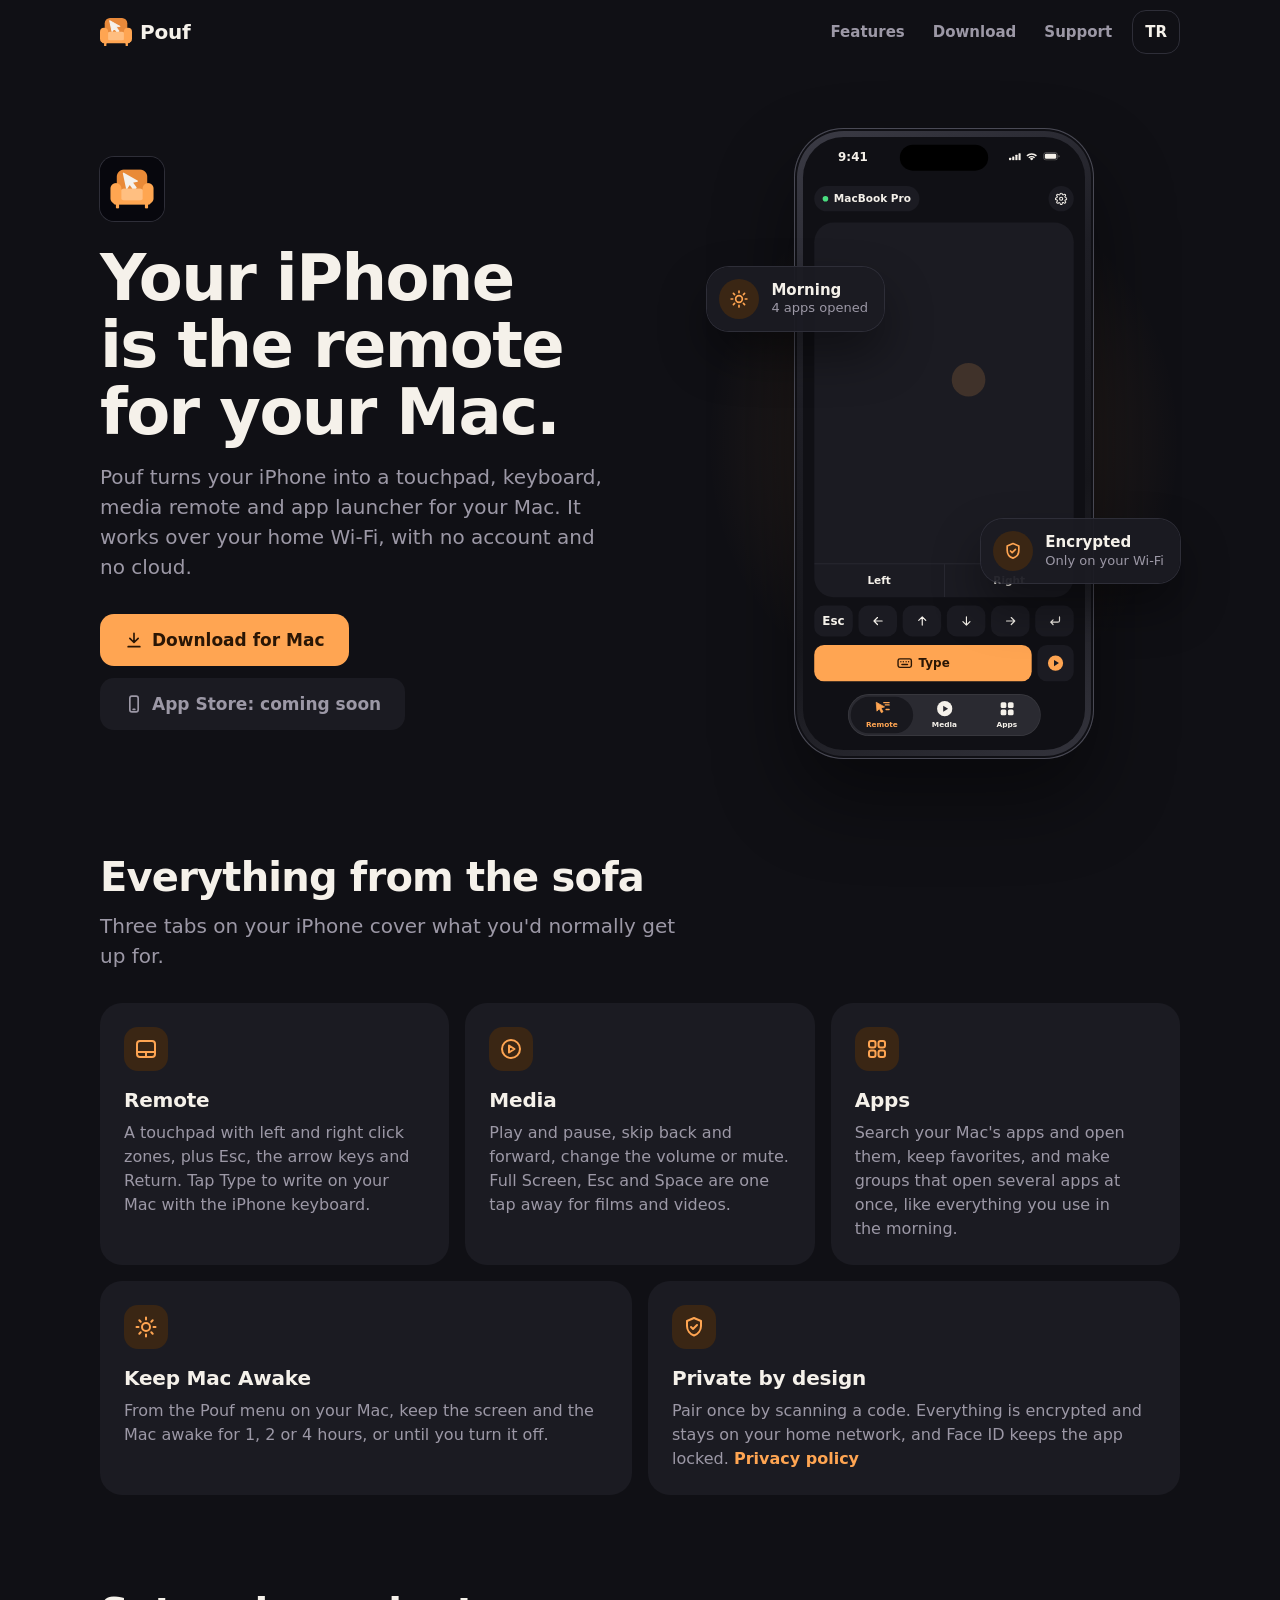
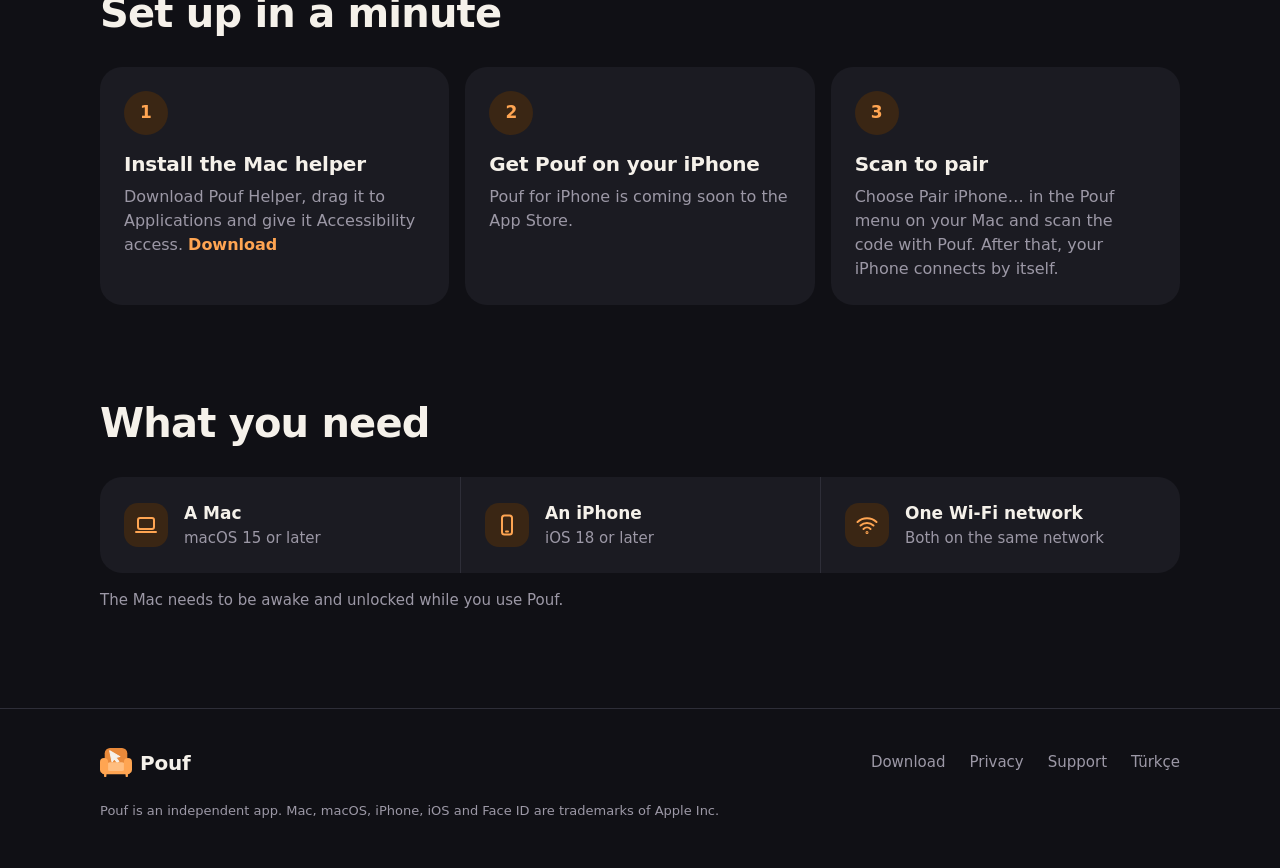
==== index.html @ 6debd748 "feat: add the Pouf website with home, download, privacy and support pages in English and Turkish" ====
<!doctype html>
<html lang="en">
<head>
  <meta charset="utf-8">
  <meta name="viewport" content="width=device-width, initial-scale=1">
  <title>Pouf: your iPhone as a remote for your Mac</title>
  <meta name="description" content="Pouf turns your iPhone into a touchpad, keyboard, media remote and app launcher for your Mac, over your home Wi-Fi. No account, no cloud.">
  <link rel="canonical" href="https://kaancakr.github.io/pouf-app/">
  <link rel="alternate" hreflang="en" href="https://kaancakr.github.io/pouf-app/">
  <link rel="alternate" hreflang="tr" href="https://kaancakr.github.io/pouf-app/tr/">
  <link rel="alternate" hreflang="x-default" href="https://kaancakr.github.io/pouf-app/">
  <meta property="og:type" content="website">
  <meta property="og:title" content="Pouf: your iPhone as a remote for your Mac">
  <meta property="og:description" content="A touchpad, keyboard, media remote and app launcher for your Mac, over your home Wi-Fi.">
  <meta property="og:url" content="https://kaancakr.github.io/pouf-app/">
  <meta property="og:image" content="https://kaancakr.github.io/pouf-app/assets/app-icon-512.png">
  <meta name="theme-color" content="#101015">
  <link rel="icon" href="favicon.svg" type="image/svg+xml">
  <link rel="apple-touch-icon" href="apple-touch-icon.png">
  <link rel="stylesheet" href="assets/site.css">
</head>
<body>
  <a class="skip-link" href="#main">Skip to content</a>

  <header class="site-header">
    <div class="wrap">
      <a class="brand" href="./" aria-label="Pouf home"><img src="assets/pouf-mark.svg" alt="">Pouf</a>
      <nav aria-label="Main">
        <ul class="site-nav">
          <li class="nav-wide"><a href="#features">Features</a></li>
          <li><a href="download/">Download</a></li>
          <li><a href="support/">Support</a></li>
          <li><a class="lang" href="tr/" hreflang="tr" lang="tr" aria-label="Türkçe">TR</a></li>
        </ul>
      </nav>
    </div>
  </header>

  <main id="main">
    <div class="wrap">
      <section class="hero">
        <div>
          <img class="app-icon hero-icon" src="assets/app-icon-256.png" width="64" height="64" alt="">
          <h1 class="title-1">Your iPhone is the remote for your&nbsp;Mac.</h1>
          <p class="lead">Pouf turns your iPhone into a touchpad, keyboard, media remote and app launcher for your Mac. It works over your home Wi&#8209;Fi, with no account and no cloud.</p>
          <div class="actions">
            <a class="button button-primary" href="download/">
              <svg class="icon icon-sm" aria-hidden="true"><use href="assets/icons.svg#download"></use></svg>
              Download for Mac
            </a>
            <span class="button button-muted">
              <svg class="icon icon-sm" aria-hidden="true"><use href="assets/icons.svg#phone"></use></svg>
              App Store: coming soon
            </span>
          </div>
        </div>

        <div class="hero-art">
          <div class="phone" role="img" aria-label="Pouf's Remote tab on an iPhone: a large touchpad with Left and Right click zones, arrow keys and a Type button.">
            <div class="phone-screen">
              <div class="screen" aria-hidden="true">
                <span class="status-time">9:41</span>
                <span class="island"></span>
                <span class="status-icons">
                  <svg class="cell"><use href="assets/icons.svg#cellular"></use></svg>
                  <svg class="wifi"><use href="assets/icons.svg#wifi-fill"></use></svg>
                  <svg class="battery"><use href="assets/icons.svg#battery"></use></svg>
                </span>
                <span class="pill">MacBook Pro</span>
                <span class="settings"><svg><use href="assets/icons.svg#gear"></use></svg></span>
                <div class="touchpad">
                  <span class="finger"></span>
                  <div class="click-bar"><span>Left</span><span>Right</span></div>
                </div>
                <div class="keys">
                  <span>Esc</span>
                  <span class="left"><svg><use href="assets/icons.svg#arrow"></use></svg></span>
                  <span class="up"><svg><use href="assets/icons.svg#arrow"></use></svg></span>
                  <span class="down"><svg><use href="assets/icons.svg#arrow"></use></svg></span>
                  <span><svg><use href="assets/icons.svg#arrow"></use></svg></span>
                  <span><svg><use href="assets/icons.svg#return"></use></svg></span>
                </div>
                <div class="type-row">
                  <span class="type-button"><svg><use href="assets/icons.svg#keyboard"></use></svg>Type</span>
                  <span class="media-button"><svg><use href="assets/icons.svg#play-fill"></use></svg></span>
                </div>
                <div class="tab-bar">
                  <span class="current"><svg><use href="assets/icons.svg#pointer-lines"></use></svg>Remote</span>
                  <span><svg><use href="assets/icons.svg#play-fill"></use></svg>Media</span>
                  <span><svg><use href="assets/icons.svg#grid-fill"></use></svg>Apps</span>
                </div>
              </div>
            </div>
          </div>

          <div class="float-card float-group" aria-hidden="true">
            <span class="tile"><svg class="icon"><use href="assets/icons.svg#awake"></use></svg></span>
            <span><span class="float-title">Morning</span><span class="float-detail">4 apps opened</span></span>
          </div>
          <div class="float-card float-secure" aria-hidden="true">
            <span class="tile"><svg class="icon"><use href="assets/icons.svg#shield"></use></svg></span>
            <span><span class="float-title">Encrypted</span><span class="float-detail">Only on your Wi&#8209;Fi</span></span>
          </div>
        </div>
      </section>

      <section class="section" id="features" aria-labelledby="features-title">
        <div class="section-head">
          <h2 class="title-2" id="features-title">Everything from the sofa</h2>
          <p class="lead">Three tabs on your iPhone cover what you'd normally get up for.</p>
        </div>
        <ul class="feature-grid">
          <li class="card">
            <div class="tile"><svg class="icon" aria-hidden="true"><use href="assets/icons.svg#touchpad"></use></svg></div>
            <h3 class="title-3">Remote</h3>
            <p>A touchpad with left and right click zones, plus Esc, the arrow keys and Return. Tap Type to write on your Mac with the iPhone keyboard.</p>
          </li>
          <li class="card">
            <div class="tile"><svg class="icon" aria-hidden="true"><use href="assets/icons.svg#media"></use></svg></div>
            <h3 class="title-3">Media</h3>
            <p>Play and pause, skip back and forward, change the volume or mute. Full Screen, Esc and Space are one tap away for films and videos.</p>
          </li>
          <li class="card">
            <div class="tile"><svg class="icon" aria-hidden="true"><use href="assets/icons.svg#apps"></use></svg></div>
            <h3 class="title-3">Apps</h3>
            <p>Search your Mac's apps and open them, keep favorites, and make groups that open several apps at once, like everything you use in the morning.</p>
          </li>
          <li class="card">
            <div class="tile"><svg class="icon" aria-hidden="true"><use href="assets/icons.svg#awake"></use></svg></div>
            <h3 class="title-3">Keep Mac Awake</h3>
            <p>From the Pouf menu on your Mac, keep the screen and the Mac awake for 1, 2 or 4 hours, or until you turn it off.</p>
          </li>
          <li class="card">
            <div class="tile"><svg class="icon" aria-hidden="true"><use href="assets/icons.svg#shield"></use></svg></div>
            <h3 class="title-3">Private by design</h3>
            <p>Pair once by scanning a code. Everything is encrypted and stays on your home network, and Face ID keeps the app locked. <a href="privacy/">Privacy policy</a></p>
          </li>
        </ul>
      </section>

      <section class="section" id="how-it-works" aria-labelledby="how-title">
        <div class="section-head">
          <h2 class="title-2" id="how-title">Set up in a minute</h2>
        </div>
        <ol class="step-grid">
          <li class="card">
            <span class="step-number" aria-hidden="true"></span>
            <h3 class="title-3">Install the Mac helper</h3>
            <p>Download Pouf Helper, drag it to Applications and give it Accessibility access. <a href="download/">Download</a></p>
          </li>
          <li class="card">
            <span class="step-number" aria-hidden="true"></span>
            <h3 class="title-3">Get Pouf on your iPhone</h3>
            <p>Pouf for iPhone is coming soon to the App Store.</p>
          </li>
          <li class="card">
            <span class="step-number" aria-hidden="true"></span>
            <h3 class="title-3">Scan to pair</h3>
            <p>Choose Pair iPhone… in the Pouf menu on your Mac and scan the code with Pouf. After that, your iPhone connects by itself.</p>
          </li>
        </ol>
      </section>

      <section class="section" id="requirements" aria-labelledby="requirements-title">
        <div class="section-head">
          <h2 class="title-2" id="requirements-title">What you need</h2>
        </div>
        <ul class="specs">
          <li>
            <div class="tile"><svg class="icon" aria-hidden="true"><use href="assets/icons.svg#laptop"></use></svg></div>
            <div><span class="label">A Mac</span><span class="detail">macOS 15 or later</span></div>
          </li>
          <li>
            <div class="tile"><svg class="icon" aria-hidden="true"><use href="assets/icons.svg#phone"></use></svg></div>
            <div><span class="label">An iPhone</span><span class="detail">iOS 18 or later</span></div>
          </li>
          <li>
            <div class="tile"><svg class="icon" aria-hidden="true"><use href="assets/icons.svg#wifi"></use></svg></div>
            <div><span class="label">One Wi&#8209;Fi network</span><span class="detail">Both on the same network</span></div>
          </li>
        </ul>
        <p class="note">The Mac needs to be awake and unlocked while you use Pouf.</p>
      </section>
    </div>
  </main>

  <footer class="site-footer">
    <div class="wrap">
      <div class="footer-row">
        <a class="brand" href="./" aria-label="Pouf home"><img src="assets/pouf-mark.svg" alt="">Pouf</a>
        <ul class="footer-links">
          <li><a href="download/">Download</a></li>
          <li><a href="privacy/">Privacy</a></li>
          <li><a href="support/">Support</a></li>
          <li><a href="tr/" hreflang="tr" lang="tr">Türkçe</a></li>
        </ul>
      </div>
      <p class="legal">Pouf is an independent app. Mac, macOS, iPhone, iOS and Face ID are trademarks of Apple Inc.</p>
    </div>
  </footer>
</body>
</html>
---- assets/site.css ----
/* Pouf site. Tokens match the iPhone app (PoufTheme): always dark, apricot accent, rounded type.
   Spacing comes only from the scale below; page sections use the larger steps. */

:root {
  color-scheme: dark;

  --bg: #101015;
  --surface: #1b1b22;
  --raised: #26262f;
  --separator: #2e2e38;
  --text: #f5f1ea;
  --text-2: #9c98a6;
  --accent: #ffa552;
  --accent-hover: #ffb46e;
  --accent-tint: #3a2614;
  --on-accent: #2a1605;

  --s1: 4px;
  --s2: 8px;
  --s3: 12px;
  --s4: 16px;
  --s5: 24px;
  --s6: 32px;
  --s7: 48px;
  --s8: 64px;
  --s9: 96px;

  --margin: var(--s4);
  --section: var(--s7);
  --content: 1080px;
  --prose: 680px;

  --r-card: 22px;
  --r-control: 14px;

  --font: ui-rounded, "SF Pro Rounded", system-ui, -apple-system, "Segoe UI", Roboto, "Helvetica Neue", Arial, sans-serif;
  --mono: ui-monospace, "SF Mono", Menlo, Consolas, monospace;
}

@media (min-width: 640px) {
  :root {
    --margin: var(--s5);
    --section: var(--s8);
  }
}

@media (min-width: 1024px) {
  :root {
    --margin: var(--s6);
    --section: var(--s9);
  }
}

/* Base */

*,
*::before,
*::after {
  box-sizing: border-box;
}

html {
  -webkit-text-size-adjust: 100%;
  text-size-adjust: 100%;
}

body {
  margin: 0;
  background: var(--bg);
  color: var(--text);
  font: 400 17px/1.5 var(--font);
  -webkit-font-smoothing: antialiased;
  -moz-osx-font-smoothing: grayscale;
}

h1,
h2,
h3,
p,
ul,
ol {
  margin: 0;
}

h1,
h2,
h3 {
  font-weight: 700;
  text-wrap: balance;
}

p {
  text-wrap: pretty;
}

img,
svg {
  display: block;
}

a {
  color: inherit;
}

strong {
  font-weight: 600;
  color: var(--text);
}

code {
  font-family: var(--mono);
  font-size: 0.9em;
}

:focus-visible {
  outline: 2px solid var(--accent);
  outline-offset: 2px;
}

.icon {
  width: 24px;
  height: 24px;
  flex: none;
}

.icon-sm {
  width: 20px;
  height: 20px;
}

.skip-link {
  position: absolute;
  left: var(--margin);
  top: calc(-1 * var(--s8));
  z-index: 1;
  padding: var(--s3) var(--s4);
  border-radius: var(--r-control);
  background: var(--accent);
  color: var(--on-accent);
  font-weight: 600;
  text-decoration: none;
}

.skip-link:focus {
  top: var(--s2);
}

/* Layout */

.wrap {
  width: 100%;
  max-width: calc(var(--content) + 2 * var(--margin));
  margin-inline: auto;
  padding-inline: var(--margin);
}

.wrap-prose {
  max-width: calc(var(--prose) + 2 * var(--margin));
}

.section {
  padding-block: var(--section) 0;
}

/* Header */

.site-header .wrap {
  display: flex;
  align-items: center;
  justify-content: space-between;
  gap: var(--s4);
  min-height: 64px;
}

.brand {
  display: inline-flex;
  align-items: center;
  gap: var(--s2);
  min-height: 44px;
  font-size: 20px;
  font-weight: 700;
  letter-spacing: -0.01em;
  text-decoration: none;
}

/* The site's copy of the mark is cropped to its drawing, so its left edge sits exactly on the page margin. */
.brand img {
  width: 32px;
  height: auto;
}

.site-nav {
  display: flex;
  align-items: center;
  gap: var(--s1);
  padding: 0;
  list-style: none;
}

.site-nav a {
  display: inline-flex;
  align-items: center;
  min-height: 44px;
  padding-inline: var(--s3);
  border-radius: var(--r-control);
  color: var(--text-2);
  font-size: 15px;
  font-weight: 600;
  text-decoration: none;
}

.site-nav a:hover,
.site-nav a[aria-current="page"] {
  color: var(--text);
}

.site-nav a:hover {
  background: var(--surface);
}

.site-nav .lang {
  margin-left: var(--s1);
  border: 1px solid var(--separator);
  color: var(--text);
}

.nav-wide {
  display: none;
}

@media (min-width: 640px) {
  .nav-wide {
    display: list-item;
  }
}

/* Buttons */

.actions {
  display: flex;
  flex-direction: column;
  gap: var(--s3);
}

@media (min-width: 640px) {
  .actions {
    flex-direction: row;
    flex-wrap: wrap;
  }
}

.button {
  display: inline-flex;
  align-items: center;
  justify-content: center;
  gap: var(--s2);
  min-height: 52px;
  padding-inline: var(--s5);
  border-radius: var(--r-control);
  font-size: 17px;
  font-weight: 600;
  text-decoration: none;
  white-space: nowrap;
}

.button-primary {
  background: var(--accent);
  color: var(--on-accent);
}

.button-primary:hover {
  background: var(--accent-hover);
}

.button-primary:active {
  transform: scale(0.98);
}

.button-muted {
  background: var(--surface);
  color: var(--text-2);
  cursor: default;
}

/* Text blocks */

.eyebrow {
  margin-bottom: var(--s3);
  color: var(--accent);
  font-size: 15px;
  font-weight: 600;
}

.title-1 {
  font-size: clamp(40px, calc(20px + 4vw), 64px);
  line-height: 1.05;
  letter-spacing: -0.025em;
}

.title-2 {
  font-size: clamp(28px, calc(18px + 2vw), 40px);
  line-height: 1.1;
  letter-spacing: -0.02em;
}

.title-3 {
  font-size: 20px;
  line-height: 1.3;
  letter-spacing: -0.01em;
}

.lead {
  color: var(--text-2);
  font-size: 18px;
}

@media (min-width: 640px) {
  .lead {
    font-size: 20px;
  }
}

.section-head {
  max-width: 640px;
  margin-bottom: var(--s6);
}

.section-head .lead {
  margin-top: var(--s3);
}

.note {
  margin-top: var(--s4);
  color: var(--text-2);
  font-size: 15px;
}

/* Hero */

.hero {
  display: grid;
  gap: var(--s7);
  padding-top: var(--s6);
}

.hero-icon {
  width: 64px;
  height: 64px;
  margin-bottom: var(--s5);
}

.hero .title-1 {
  margin-bottom: var(--s4);
}

.hero .lead {
  max-width: 560px;
  margin-bottom: var(--s6);
}

.app-icon {
  border-radius: 22.37%;
  box-shadow: 0 0 0 1px var(--separator);
}

.hero-art {
  position: relative;
  display: flex;
  justify-content: center;
}

/* A soft apricot light behind the phone. */
.hero-art::before {
  content: "";
  position: absolute;
  inset: 8% 0;
  z-index: -1;
  background: radial-gradient(closest-side, rgb(255 165 82 / 0.16), transparent);
}

@media (min-width: 880px) {
  .hero {
    grid-template-columns: minmax(0, 1.15fr) minmax(0, 1fr);
    align-items: center;
    gap: var(--s8);
    padding-top: var(--s8);
  }
}

/* Phone. The screen is laid out at the iPhone 17's 402 × 874 pt, 1 px per pt, and scaled to fit the frame, so its
   numbers match the app's own layout. */

.phone {
  --pw: 264;
  --bezel: 8;
  --inner: calc(var(--pw) - 2 * var(--bezel));
  position: relative;
  width: calc(var(--pw) * 1px);
  padding: calc(var(--bezel) * 1px);
  border-radius: calc(var(--pw) * 0.165px);
  background: linear-gradient(150deg, #3c3c46 0%, #1e1e25 35%, #16161b 65%, #34343d 100%);
  box-shadow:
    inset 0 0 0 1px #4a4a55,
    inset 0 0 0 3px #101015,
    0 40px 80px rgb(0 0 0 / 0.45);
}

@media (min-width: 640px) {
  .phone {
    --pw: 300;
    --bezel: 9;
  }
}

.phone-screen {
  width: calc(var(--inner) * 1px);
  height: calc(var(--inner) * 874 / 402 * 1px);
  overflow: hidden;
  border-radius: calc((var(--pw) * 0.165 - var(--bezel)) * 1px);
  background: var(--bg);
}

.screen {
  position: relative;
  width: 402px;
  height: 874px;
  transform: scale(calc(var(--inner) / 402));
  transform-origin: top left;
  color: var(--text);
  font-family: var(--font);
}

.screen > * {
  position: absolute;
}

.screen svg {
  width: 100%;
  height: 100%;
}

.status-time {
  top: 17px;
  left: 50px;
  font-size: 17px;
  font-weight: 600;
  line-height: 22px;
}

.island {
  top: 11px;
  left: 138px;
  width: 126px;
  height: 37px;
  border-radius: 18.5px;
  background: #000;
}

.status-icons {
  top: 21px;
  right: 34px;
  display: flex;
  gap: 6px;
  align-items: center;
}

.status-icons .cell,
.status-icons .wifi {
  width: 18px;
  height: 12px;
}

.status-icons .battery {
  width: 27px;
  height: 13px;
}

.pill {
  top: 70px;
  left: 16px;
  display: flex;
  align-items: center;
  gap: 8px;
  height: 36px;
  padding: 0 12px;
  border-radius: 18px;
  background: var(--surface);
  font-size: 15px;
  font-weight: 600;
}

.pill::before {
  content: "";
  width: 8px;
  height: 8px;
  border-radius: 50%;
  background: #4ade80;
}

.settings {
  top: 70px;
  right: 16px;
  display: grid;
  place-items: center;
  width: 36px;
  height: 36px;
  border-radius: 50%;
  background: var(--surface);
}

.settings svg {
  width: 18px;
  height: 18px;
}

.touchpad {
  top: 122px;
  left: 16px;
  width: 370px;
  height: 534px;
  overflow: hidden;
  border-radius: 28px;
  background: var(--surface);
}

.click-bar {
  position: absolute;
  inset: auto 0 0;
  display: grid;
  grid-template-columns: 1fr 1fr;
  height: 48px;
  border-top: 1px solid var(--separator);
  font-size: 15px;
  font-weight: 600;
}

.click-bar span {
  display: grid;
  place-items: center;
}

.click-bar span + span {
  border-left: 1px solid var(--separator);
}

/* The finger highlight and click ripple the touchpad draws, here on a loop. */
.finger {
  position: absolute;
  top: 200px;
  left: 196px;
  width: 48px;
  height: 48px;
  border-radius: 50%;
  background: rgb(255 165 82 / 0.16);
}

.finger::after {
  content: "";
  position: absolute;
  inset: 0;
  border: 2px solid var(--accent);
  border-radius: 50%;
  opacity: 0;
  animation: ripple 3s ease-out 1s infinite;
}

@keyframes ripple {
  0% {
    opacity: 0.9;
    transform: scale(0.6);
  }
  14% {
    opacity: 0;
    transform: scale(1.8);
  }
  100% {
    opacity: 0;
    transform: scale(1.8);
  }
}

.keys {
  top: 668px;
  left: 16px;
  display: grid;
  grid-template-columns: repeat(6, 1fr);
  gap: 8px;
  width: 370px;
  height: 44px;
}

.keys span {
  display: grid;
  place-items: center;
  border-radius: 14px;
  background: var(--surface);
  font-size: 17px;
  font-weight: 600;
}

.keys svg {
  width: 20px;
  height: 20px;
}

.keys .left svg {
  transform: rotate(180deg);
}

.keys .up svg {
  transform: rotate(-90deg);
}

.keys .down svg {
  transform: rotate(90deg);
}

.type-row {
  top: 724px;
  left: 16px;
  display: grid;
  grid-template-columns: 1fr 52px;
  gap: 8px;
  width: 370px;
  height: 52px;
}

.type-button {
  display: flex;
  align-items: center;
  justify-content: center;
  gap: 8px;
  border-radius: 14px;
  background: var(--accent);
  color: var(--on-accent);
  font-size: 17px;
  font-weight: 600;
}

.type-button svg {
  width: 24px;
  height: 24px;
}

.media-button {
  display: grid;
  place-items: center;
  border-radius: 14px;
  background: var(--surface);
  color: var(--accent);
}

.media-button svg {
  width: 26px;
  height: 26px;
}

.tab-bar {
  top: 794px;
  left: 64px;
  display: grid;
  grid-template-columns: repeat(3, 1fr);
  width: 275px;
  height: 60px;
  padding: 3px;
  border: 1px solid rgb(255 255 255 / 0.08);
  border-radius: 30px;
  background: #2a2a31;
  font-size: 10.5px;
  font-weight: 600;
  --play-cut: #2a2a31;
}

.tab-bar span {
  display: grid;
  justify-items: center;
  align-content: center;
  gap: 2px;
  border-radius: 27px;
}

.tab-bar svg {
  width: 26px;
  height: 26px;
}

.tab-bar .current {
  background: #18181e;
  color: var(--accent);
}

/* Notes floating beside the phone. Their outer edges sit on the column's start and on the page margin. */
.float-card {
  position: absolute;
  z-index: 1;
  display: none;
  align-items: center;
  gap: var(--s3);
  padding: var(--s3) var(--s4) var(--s3) var(--s3);
  border-radius: var(--r-card);
  background: rgb(27 27 34 / 0.94);
  box-shadow:
    0 0 0 1px var(--separator),
    0 24px 48px rgb(0 0 0 / 0.4);
  animation: float 6s ease-in-out infinite;
}

.float-card .tile {
  width: 40px;
  height: 40px;
  border-radius: 50%;
}

.float-card .icon {
  width: 20px;
  height: 20px;
}

.float-title {
  display: block;
  white-space: nowrap;
  font-size: 15px;
  font-weight: 600;
  line-height: 1.3;
}

.float-detail {
  display: block;
  white-space: nowrap;
  color: var(--text-2);
  font-size: 13px;
  line-height: 1.3;
}

.float-group {
  top: 22%;
  left: 0;
}

.float-secure {
  top: 62%;
  right: 0;
  animation-delay: -3s;
}

/* Only beside the two-column hero, where both cards overlap the phone. */
@media (min-width: 880px) {
  .float-card {
    display: flex;
  }
}

@keyframes float {
  50% {
    transform: translateY(-8px);
  }
}

@media (prefers-reduced-motion: reduce) {
  .finger::after,
  .float-card {
    animation: none;
  }
}

/* Cards */

.card {
  padding: var(--s5);
  border-radius: var(--r-card);
  background: var(--surface);
}

.card .title-3 {
  margin-block: var(--s4) var(--s2);
}

/* :where keeps these at class strength, so the card variants below (download, contact) can restyle their text. */
.card :where(p) {
  color: var(--text-2);
  font-size: 16px;
}

.card :where(p + p) {
  margin-top: var(--s2);
}

.card a:not(.button) {
  color: var(--accent);
  font-weight: 600;
  text-decoration: none;
}

.card a:not(.button):hover {
  text-decoration: underline;
}

.tile {
  display: grid;
  place-items: center;
  width: 44px;
  height: 44px;
  border-radius: var(--r-control);
  background: var(--accent-tint);
  color: var(--accent);
}

.feature-grid {
  display: grid;
  gap: var(--s4);
  padding: 0;
  list-style: none;
}

@media (min-width: 640px) {
  .feature-grid {
    grid-template-columns: repeat(2, 1fr);
  }
}

@media (min-width: 640px) and (max-width: 959px) {
  .feature-grid > :last-child:nth-child(odd) {
    grid-column: 1 / -1;
  }
}

@media (min-width: 960px) {
  .feature-grid {
    grid-template-columns: repeat(6, 1fr);
  }

  .feature-grid > * {
    grid-column: span 2;
  }

  .feature-grid > :nth-child(n + 4) {
    grid-column: span 3;
  }
}

/* Numbered steps */

.step-grid {
  display: grid;
  gap: var(--s4);
  padding: 0;
  list-style: none;
  counter-reset: step;
}

@media (min-width: 880px) {
  .step-grid {
    grid-template-columns: repeat(3, 1fr);
  }
}

.step-grid > li {
  counter-increment: step;
}

.step-number::before {
  content: counter(step);
}

.step-number {
  display: grid;
  place-items: center;
  width: 44px;
  height: 44px;
  border-radius: 50%;
  background: var(--accent-tint);
  color: var(--accent);
  font-size: 17px;
  font-weight: 700;
}

.step-list {
  display: grid;
  gap: var(--s5);
  padding: 0;
  list-style: none;
  counter-reset: step;
}

.step-list > li {
  display: grid;
  grid-template-columns: 44px 1fr;
  column-gap: var(--s4);
  counter-increment: step;
}

.step-list .step-number {
  grid-row: span 2;
}

.step-list .title-3 {
  align-self: center;
  min-height: 44px;
  display: flex;
  align-items: center;
  font-size: 18px;
}

.step-list p {
  color: var(--text-2);
}

/* Requirements */

.specs {
  display: grid;
  padding: 0;
  list-style: none;
  border-radius: var(--r-card);
  background: var(--surface);
}

.specs > li {
  display: flex;
  align-items: center;
  gap: var(--s4);
  padding: var(--s5);
}

.specs > li + li {
  border-top: 1px solid var(--separator);
}

@media (min-width: 880px) {
  .specs {
    grid-template-columns: repeat(3, 1fr);
  }

  .specs > li + li {
    border-top: 0;
    border-left: 1px solid var(--separator);
  }
}

.specs .label {
  display: block;
  font-weight: 600;
}

.specs .detail {
  display: block;
  color: var(--text-2);
  font-size: 15px;
}

/* Page head (inner pages) */

.page-head {
  padding-top: var(--s6);
}

@media (min-width: 640px) {
  .page-head {
    padding-top: var(--s8);
  }
}

.page-head .title-1 {
  margin-bottom: var(--s4);
}

/* Download card */

.download-card {
  display: grid;
  grid-template-columns: 64px 1fr;
  align-items: center;
  gap: var(--s4);
  margin-top: var(--s6);
}

.download-card .app-icon {
  width: 64px;
  height: 64px;
  box-shadow: 0 0 0 1px var(--separator);
}

.download-card .button {
  grid-column: 1 / -1;
}

.download-name {
  color: var(--text);
  font-size: 20px;
  font-weight: 700;
  line-height: 1.3;
}

.download-meta {
  color: var(--text-2);
  font-size: 15px;
}

.checksum {
  grid-column: 1 / -1;
  padding-top: var(--s4);
  border-top: 1px solid var(--separator);
  color: var(--text-2);
  font-size: 13px;
}

.checksum code {
  display: block;
  margin-top: var(--s1);
  color: var(--text);
  overflow-wrap: anywhere;
}

@media (min-width: 640px) {
  .download-card {
    grid-template-columns: 64px 1fr auto;
  }

  .download-card .button {
    grid-column: auto;
  }
}

/* Prose (privacy, support, download notes) */

.section-body {
  margin-top: var(--s6);
}

.prose > :first-child {
  margin-top: 0;
}

.page-head + .prose {
  margin-top: var(--s7);
}

.prose h2 {
  margin-top: var(--s7);
  margin-bottom: var(--s3);
  font-size: 24px;
  line-height: 1.25;
  letter-spacing: -0.015em;
}

.prose h3 {
  margin-top: var(--s5);
  margin-bottom: var(--s2);
  font-size: 18px;
  line-height: 1.3;
}

.prose p,
.prose ul {
  color: var(--text-2);
}

.prose p + p,
.prose p + ul,
.prose ul + p {
  margin-top: var(--s3);
}

.prose ul {
  display: grid;
  gap: var(--s2);
  padding-left: var(--s5);
}

.prose li::marker {
  color: var(--accent);
}

.prose a {
  color: var(--accent);
  text-underline-offset: 3px;
}

.updated {
  color: var(--text-2);
  font-size: 15px;
}

.summary-card {
  margin-top: var(--s6);
}

.summary-card .title-3 {
  margin: 0;
}

.summary-card ul {
  margin-top: var(--s3);
  display: grid;
  gap: var(--s2);
  padding-left: var(--s5);
  color: var(--text);
}

.summary-card li::marker {
  color: var(--accent);
}

/* Support */

.contact-card {
  display: grid;
  gap: var(--s4);
  margin-top: var(--s6);
}

.contact-card .title-3 {
  margin: 0;
}

.contact-card p {
  margin-top: var(--s1);
}

@media (min-width: 640px) {
  .contact-card {
    grid-template-columns: 1fr auto;
    align-items: center;
  }
}

.faq {
  display: grid;
  gap: var(--s3);
}

.faq details {
  border-radius: var(--r-card);
  background: var(--surface);
}

.faq summary {
  display: flex;
  align-items: center;
  justify-content: space-between;
  gap: var(--s4);
  min-height: 64px;
  padding: var(--s4) var(--s5);
  border-radius: var(--r-card);
  font-weight: 600;
  cursor: pointer;
  list-style: none;
}

.faq summary::-webkit-details-marker {
  display: none;
}

.faq summary .icon {
  color: var(--text-2);
  transition: transform 0.2s ease;
}

.faq details[open] summary .icon {
  transform: rotate(180deg);
}

.faq .answer {
  padding: 0 var(--s5) var(--s5);
}

.faq .answer p,
.faq .answer ul {
  color: var(--text-2);
}

.faq .answer ul {
  display: grid;
  gap: var(--s2);
  padding-left: var(--s5);
}

.faq .answer p + ul,
.faq .answer ul + p,
.faq .answer p + p {
  margin-top: var(--s3);
}

.faq .answer li::marker {
  color: var(--accent);
}

/* Footer */

.site-footer {
  margin-top: var(--section);
  border-top: 1px solid var(--separator);
}

.site-footer .wrap {
  display: grid;
  gap: var(--s4);
  padding-block: var(--s6) var(--s7);
}

.footer-row {
  display: flex;
  flex-wrap: wrap;
  align-items: center;
  justify-content: space-between;
  gap: var(--s4);
}

.footer-links {
  display: flex;
  flex-wrap: wrap;
  column-gap: var(--s5);
  padding: 0;
  list-style: none;
}

.footer-links a {
  display: inline-flex;
  align-items: center;
  min-height: 44px;
  color: var(--text-2);
  font-size: 15px;
  text-decoration: none;
}

.footer-links a:hover {
  color: var(--text);
}

.legal {
  color: var(--text-2);
  font-size: 13px;
}

@media (prefers-reduced-motion: reduce) {
  .button-primary:active {
    transform: none;
  }

  .faq summary .icon {
    transition: none;
  }
}
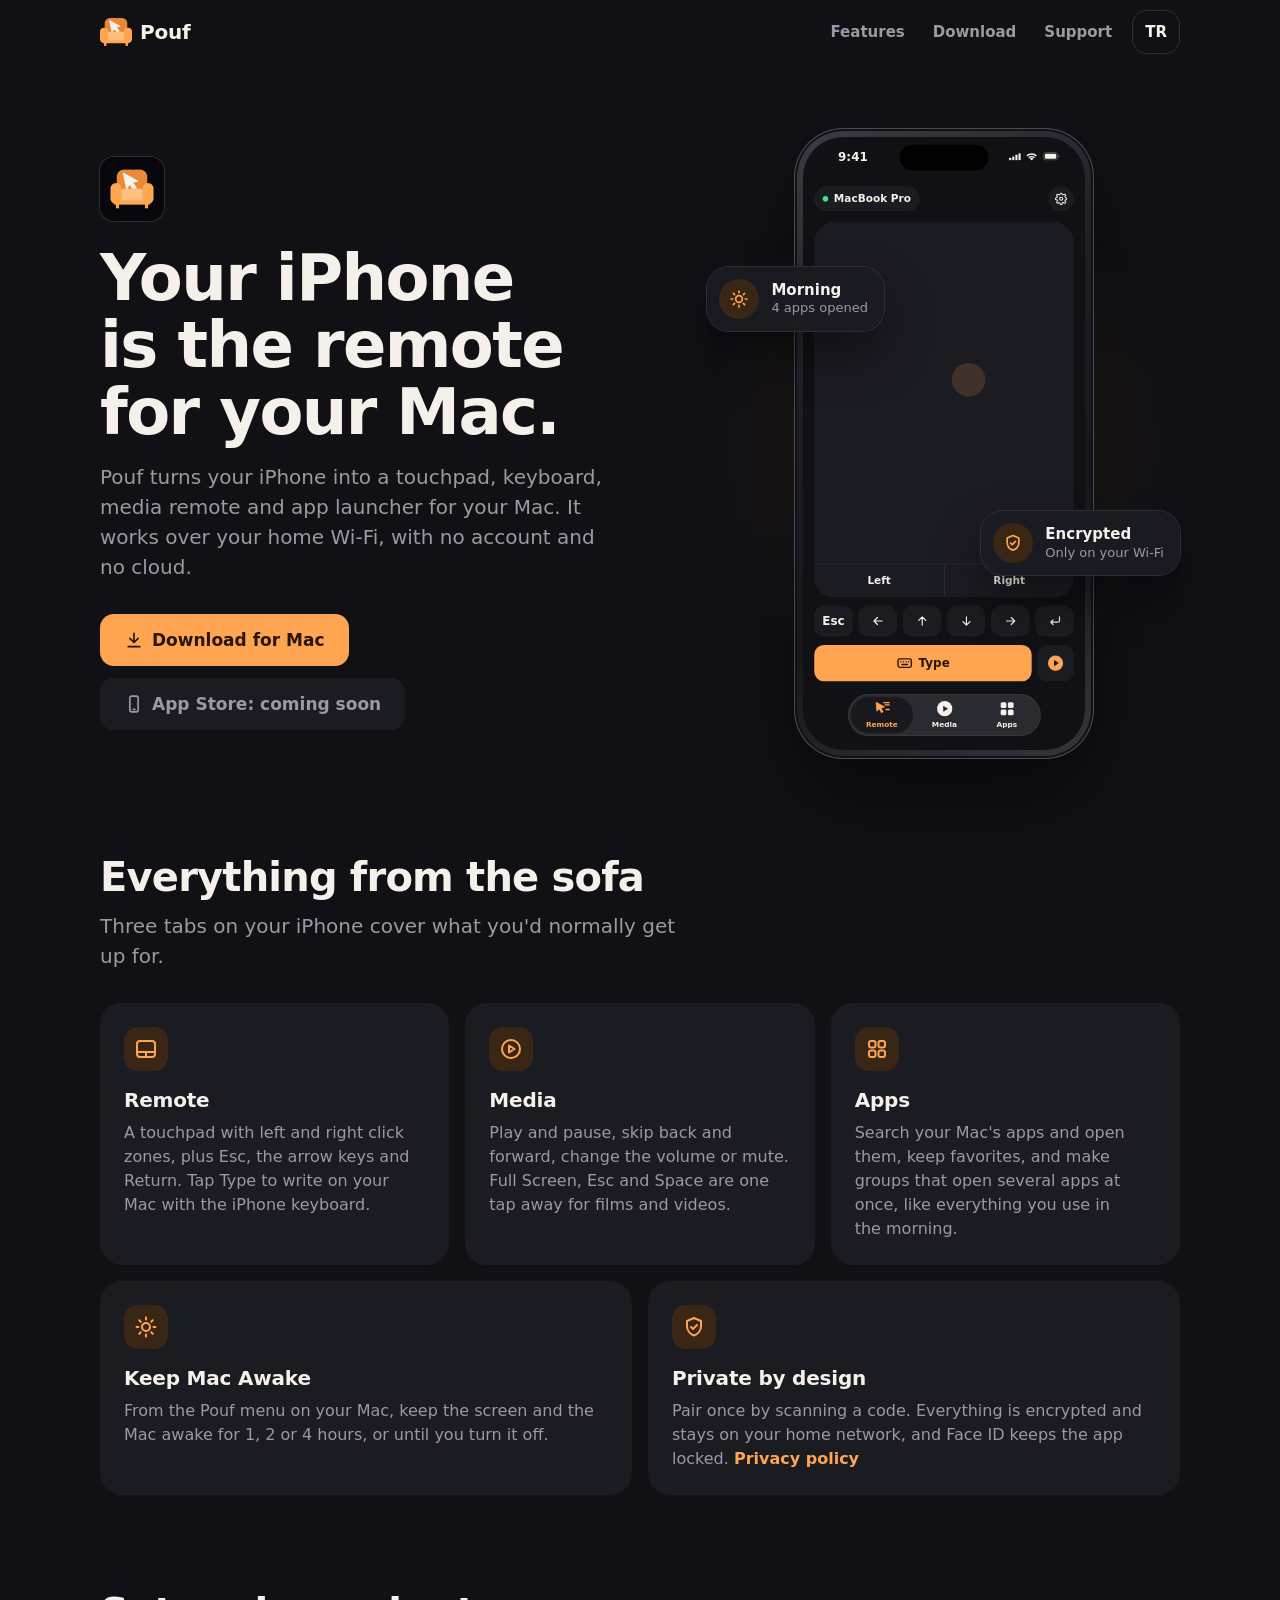
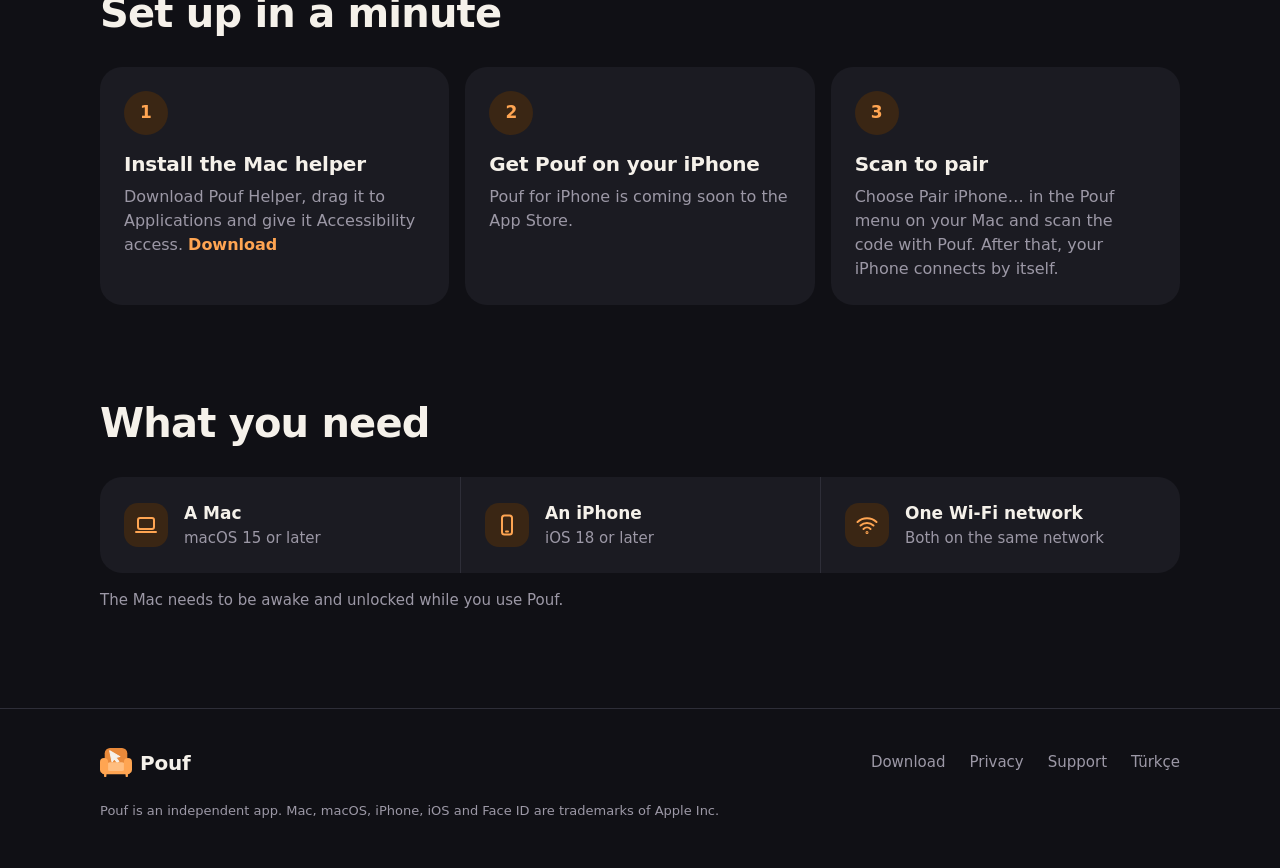
==== commit 7ce864db: "feat: harden the site with a CSP and a signature check on the download page" ====
--- a/index.html
+++ b/index.html
@@ -2,6 +2,7 @@
 <html lang="en">
 <head>
   <meta charset="utf-8">
+  <meta http-equiv="Content-Security-Policy" content="default-src 'none'; style-src 'self'; img-src 'self'; script-src 'none'; base-uri 'none'; form-action 'none'">
   <meta name="viewport" content="width=device-width, initial-scale=1">
   <title>Pouf: your iPhone as a remote for your Mac</title>
   <meta name="description" content="Pouf turns your iPhone into a touchpad, keyboard, media remote and app launcher for your Mac, over your home Wi-Fi. No account, no cloud.">
--- a/assets/site.css
+++ b/assets/site.css
@@ -998,16 +998,21 @@
 
 .checksum {
   grid-column: 1 / -1;
+  display: grid;
+  gap: var(--s3);
+  margin: 0;
   padding-top: var(--s4);
   border-top: 1px solid var(--separator);
   color: var(--text-2);
   font-size: 13px;
 }
 
+.checksum dd {
+  margin: var(--s1) 0 0;
+  color: var(--text);
+}
+
 .checksum code {
-  display: block;
-  margin-top: var(--s1);
-  color: var(--text);
   overflow-wrap: anywhere;
 }
 
@@ -1076,6 +1081,27 @@
   text-underline-offset: 3px;
 }
 
+/* Commands wrap instead of scrolling, so the page never scrolls sideways on a phone. */
+.prose pre {
+  margin: var(--s3) 0 0;
+  padding: var(--s3) var(--s4);
+  border-radius: var(--r-control);
+  background: var(--surface);
+  color: var(--text);
+  font-size: 13px;
+  line-height: 1.6;
+  white-space: pre-wrap;
+  overflow-wrap: anywhere;
+}
+
+.prose pre + p {
+  margin-top: var(--s3);
+}
+
+.prose :not(pre) > code {
+  color: var(--text);
+}
+
 .updated {
   color: var(--text-2);
   font-size: 15px;
